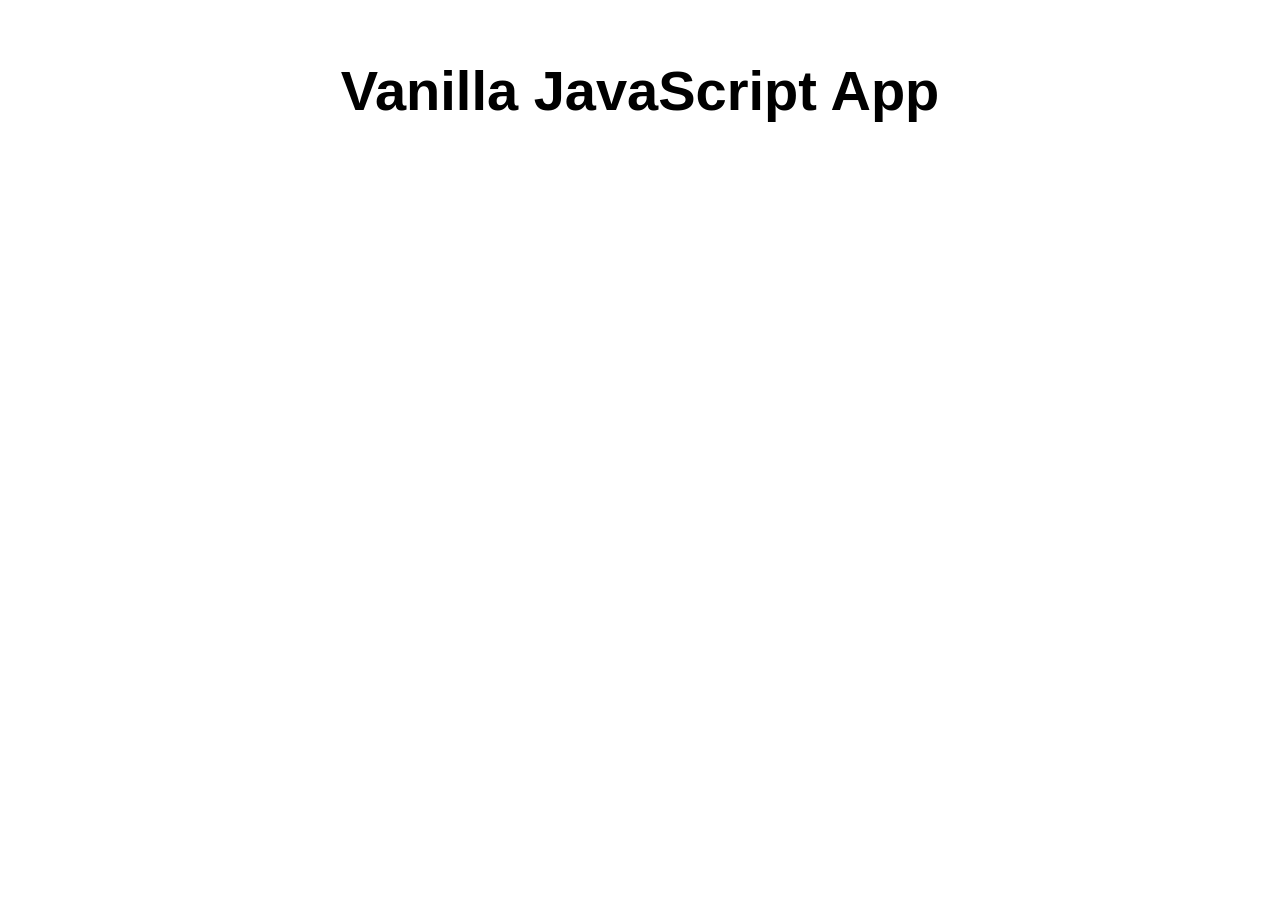
==== src/index.html @ b2dedd40 "Initial commit" ====
<!DOCTYPE html>
<html lang="en">

<head>
  <meta charset="UTF-8">
  <meta name="viewport" content="width=device-width, initial-scale=1.0">
  <link rel="stylesheet" href="styles.css">
  <title>Vanilla JavaScript App</title>
</head>

<body>
  <main>
    <h1>Vanilla JavaScript App</h1>
  </main>
</body>

</html>
---- src/styles.css ----
* {
  font-family: Arial, Helvetica, sans-serif;
}

html, body {
  margin: 0;
  border: 0;
  padding: 0;
  background-color: #fff;
}

main {
  margin: auto;
  width: 50%;
  padding: 20px;
}

main > h1 {
  text-align: center;
  font-size: 3.5em;
}
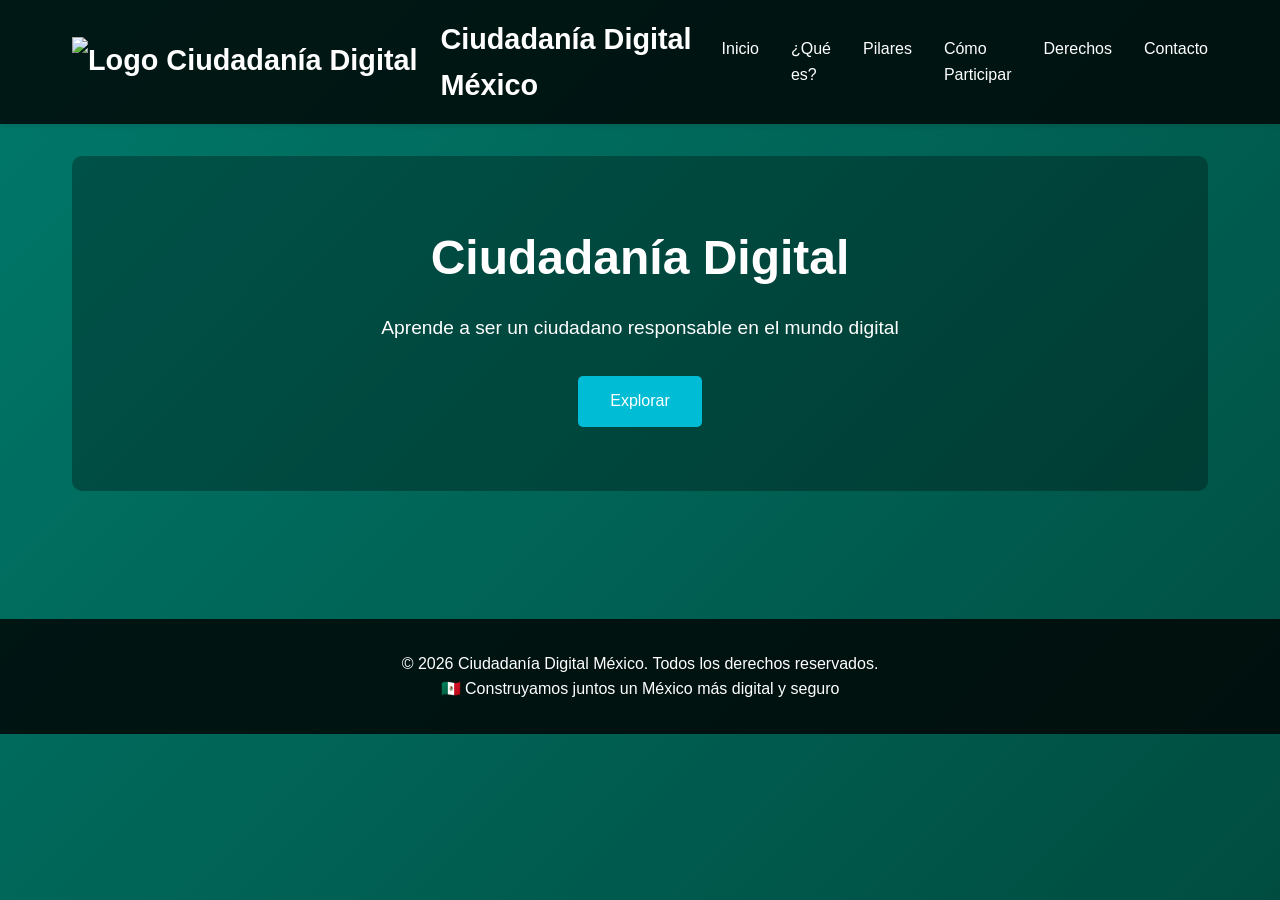
==== commit f6682d21: "feat: update index.html with new layout and styles for Ciudadanía Digital" ====
--- a/src/index.html
+++ b/src/index.html
@@ -1,17 +1,235 @@
 <!DOCTYPE html>
-<html lang="en">
-
+<html lang="es">
 <head>
-  <meta charset="UTF-8">
-  <meta name="viewport" content="width=device-width, initial-scale=1.0">
-  <link rel="stylesheet" href="styles.css">
-  <title>Vanilla JavaScript App</title>
+    <meta charset="UTF-8">
+    <meta name="viewport" content="width=device-width, initial-scale=1.0">
+    <title>Ciudadanía Digital</title>
+    <style>
+        * {
+            margin: 0;
+            padding: 0;
+            box-sizing: border-box;
+        }
+
+        body {
+            font-family: 'Segoe UI', Tahoma, Geneva, Verdana, sans-serif;
+            line-height: 1.6;
+            color: #333;
+            background: linear-gradient(135deg, #00796b 0%, #004d40 100%);
+            min-height: 100vh;
+        }
+
+        header {
+            background-color: rgba(0, 0, 0, 0.8);
+            color: white;
+            padding: 1rem 0;
+            box-shadow: 0 2px 5px rgba(0, 0, 0, 0.1);
+        }
+
+        nav {
+            max-width: 1200px;
+            margin: 0 auto;
+            padding: 0 2rem;
+            display: flex;
+            justify-content: space-between;
+            align-items: center;
+        }
+
+        .logo {
+            font-size: 1.8rem;
+            font-weight: bold;
+            display: flex;
+            align-items: center;
+            gap: 0.8rem;
+        }
+
+        .logo img {
+            height: 50px;
+            width: auto;
+        }
+
+        nav ul {
+            list-style: none;
+            display: flex;
+            gap: 2rem;
+        }
+
+        nav a {
+            color: white;
+            text-decoration: none;
+            transition: color 0.3s;
+        }
+
+        nav a:hover {
+            color: #00bcd4;
+        }
+
+        .container {
+            max-width: 1200px;
+            margin: 0 auto;
+            padding: 2rem;
+        }
+
+        .hero {
+            text-align: center;
+            color: white;
+            padding: 4rem 2rem;
+            background-color: rgba(0, 0, 0, 0.3);
+            border-radius: 10px;
+            margin-bottom: 3rem;
+        }
+
+        .hero h1 {
+            font-size: 3rem;
+            margin-bottom: 1rem;
+        }
+
+        .hero p {
+            font-size: 1.2rem;
+            margin-bottom: 2rem;
+        }
+
+        .btn {
+            display: inline-block;
+            padding: 0.8rem 2rem;
+            background-color: #00bcd4;
+            color: white;
+            text-decoration: none;
+            border-radius: 5px;
+            transition: background-color 0.3s;
+            border: none;
+            cursor: pointer;
+            font-size: 1rem;
+        }
+
+        .btn:hover {
+            background-color: #0097a7;
+        }
+
+        .cards {
+            display: grid;
+            grid-template-columns: repeat(auto-fit, minmax(300px, 1fr));
+            gap: 2rem;
+            margin-bottom: 3rem;
+        }
+
+        .card {
+            background: white;
+            padding: 2rem;
+            border-radius: 10px;
+            box-shadow: 0 5px 15px rgba(0, 0, 0, 0.2);
+            transition: transform 0.3s, box-shadow 0.3s;
+        }
+
+        .card:hover {
+            transform: translateY(-5px);
+            box-shadow: 0 8px 20px rgba(0, 0, 0, 0.3);
+        }
+
+        .card h2 {
+            color: #00796b;
+            margin-bottom: 1rem;
+        }
+
+        .card p {
+            color: #666;
+        }
+
+        .section-title {
+            color: white;
+            font-size: 2rem;
+            margin-bottom: 2rem;
+            text-align: center;
+            margin-top: 2rem;
+        }
+
+        .content-box {
+            background: white;
+            padding: 2rem;
+            border-radius: 10px;
+            margin-bottom: 2rem;
+            box-shadow: 0 3px 10px rgba(0, 0, 0, 0.15);
+        }
+
+        .content-box h3 {
+            color: #00796b;
+            margin-bottom: 1rem;
+        }
+
+        .content-box ul {
+            margin-left: 2rem;
+            margin-bottom: 1rem;
+        }
+
+        .content-box li {
+            margin-bottom: 0.7rem;
+        }
+
+        .link-participar {
+            color: #00796b;
+            text-decoration: none;
+            font-weight: 600;
+            transition: color 0.3s;
+            display: inline-block;
+        }
+
+        .link-participar:hover {
+            color: #00bcd4;
+            text-decoration: underline;
+        }
+
+        footer {
+            background-color: rgba(0, 0, 0, 0.8);
+            color: white;
+            text-align: center;
+            padding: 2rem;
+            margin-top: 3rem;
+        }
+
+        @media (max-width: 768px) {
+            nav ul {
+                gap: 1rem;
+            }
+
+            .hero h1 {
+                font-size: 2rem;
+            }
+
+            .hero p {
+                font-size: 1rem;
+            }
+        }
+    </style>
 </head>
-
 <body>
-  <main>
-    <h1>Vanilla JavaScript App</h1>
-  </main>
+    <header>
+        <nav>
+            <div class="logo">
+                <img src="assets/mexico-flag-icon.jpg" alt="Logo Ciudadanía Digital México">
+                <span>Ciudadanía Digital México</span>
+            </div>
+            <ul>
+                <li><a href="index.html">Inicio</a></li>
+                <li><a href="pages/que-es.html">¿Qué es?</a></li>
+                <li><a href="pages/pilares.html">Pilares</a></li>
+                <li><a href="pages/participar.html">Cómo Participar</a></li>
+                <li><a href="pages/derechos.html">Derechos</a></li>
+                <li><a href="pages/contacto.html">Contacto</a></li>
+            </ul>
+        </nav>
+    </header>
+
+    <div class="container">
+        <section class="hero" id="inicio">
+            <h1>Ciudadanía Digital</h1>
+            <p>Aprende a ser un ciudadano responsable en el mundo digital</p>
+            <a href="pages/que-es.html" class="btn">Explorar</a>
+        </section>
+    </div>
+
+    <footer id="contacto">
+        <p>&copy; 2026 Ciudadanía Digital México. Todos los derechos reservados.</p>
+        <p>🇲🇽 Construyamos juntos un México más digital y seguro</p>
+    </footer>
 </body>
-
-</html>+</html>
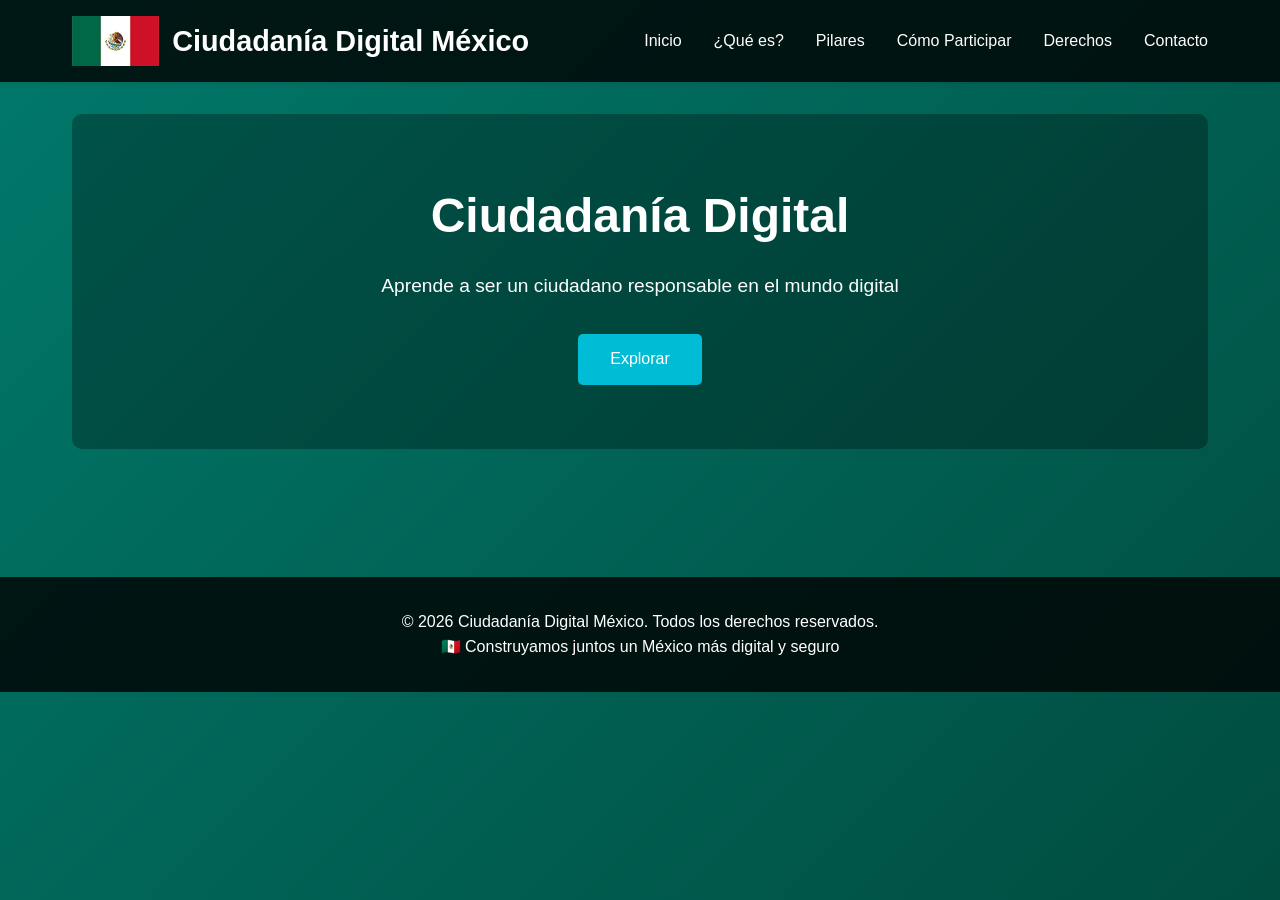
==== commit d8e3b31d: "Reconectar Static Web App" ====
--- a/src/index.html
+++ b/src/index.html
@@ -192,7 +192,7 @@
             }
 
             .hero h1 {
-                font-size: 2rem;
+                font-size: 2rem;  
             }
 
             .hero p {
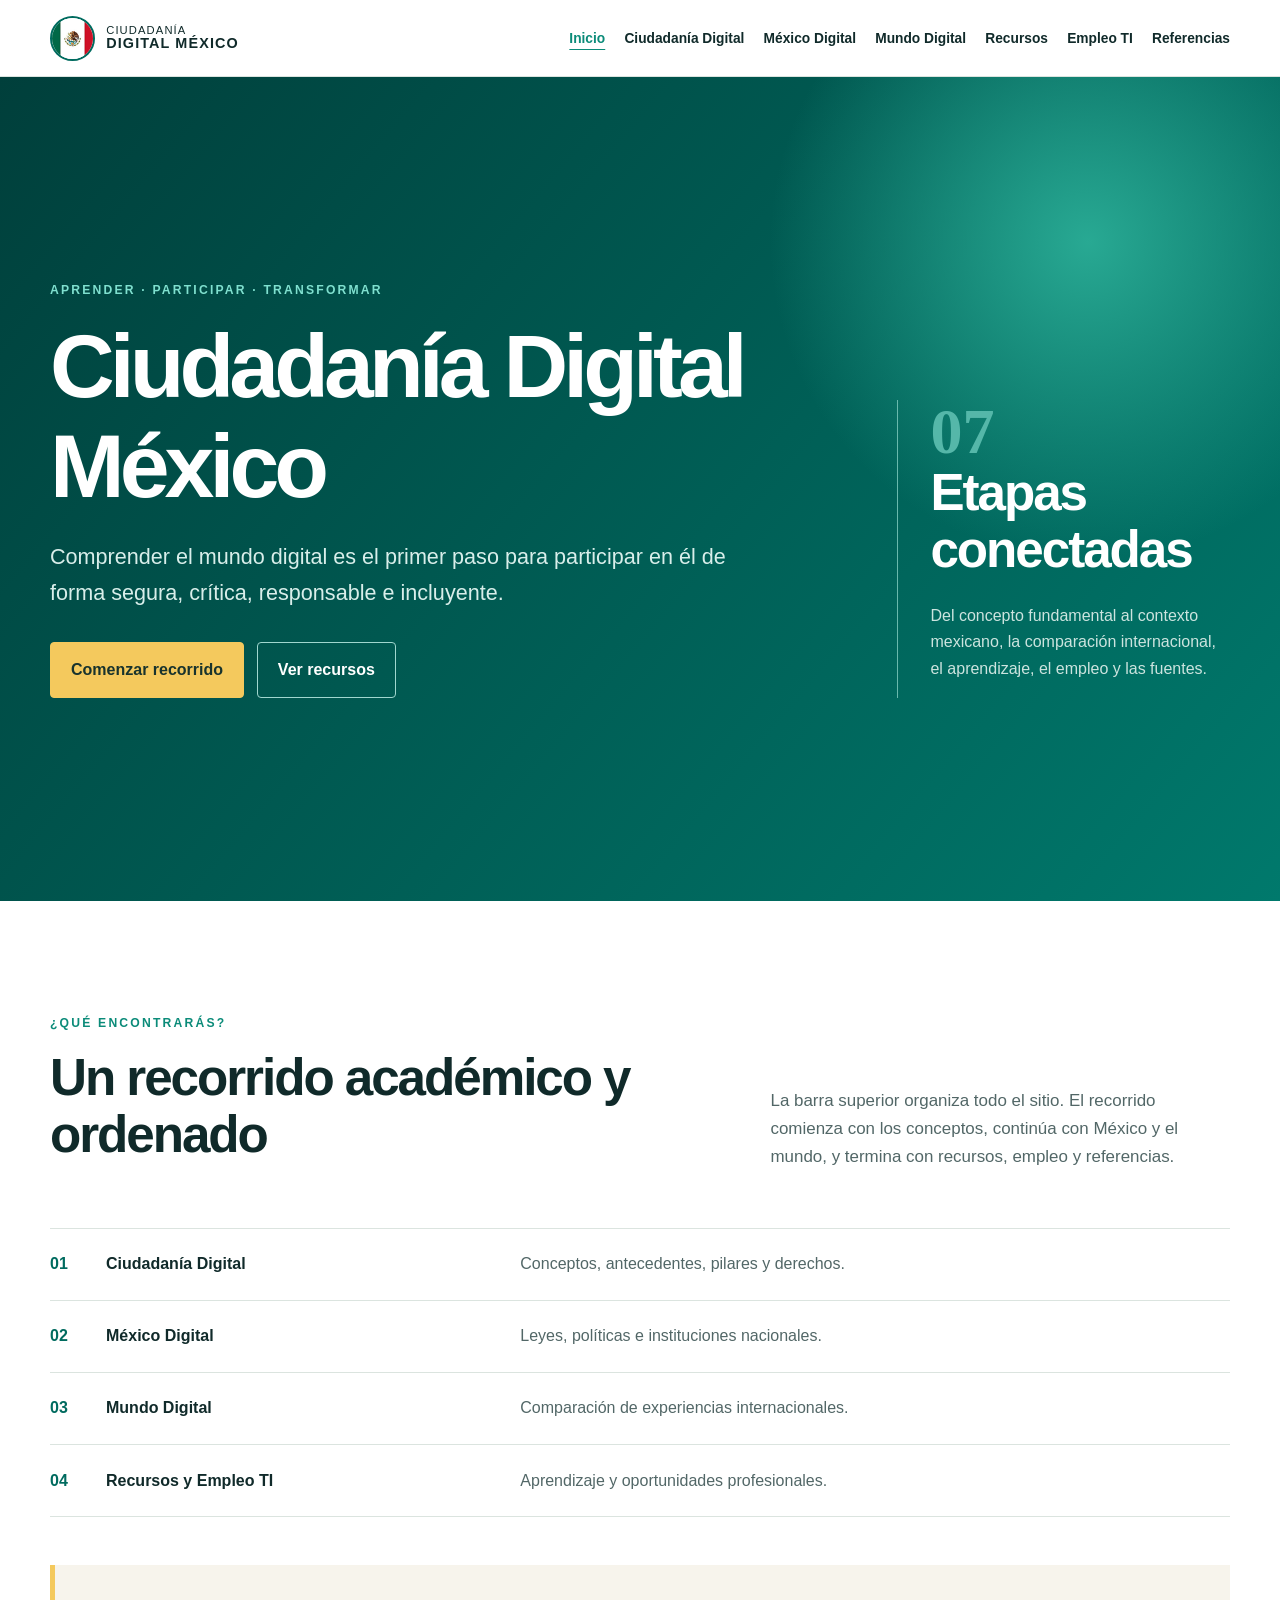
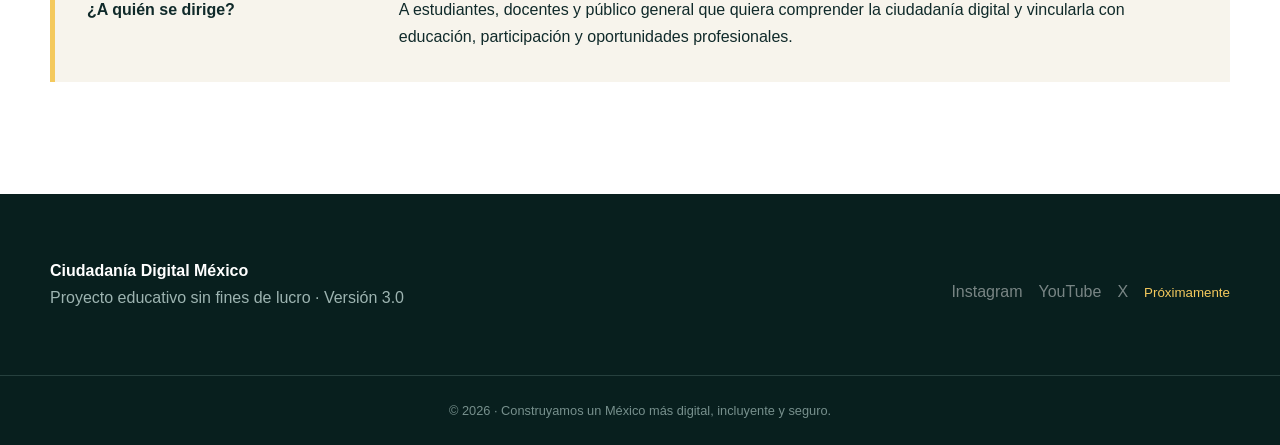
==== commit 2cb38cbe: "feat: reorganiza portal de ciudadanía digital" ====
--- a/src/index.html
+++ b/src/index.html
@@ -1,235 +1 @@
-<!DOCTYPE html>
-<html lang="es">
-<head>
-    <meta charset="UTF-8">
-    <meta name="viewport" content="width=device-width, initial-scale=1.0">
-    <title>Ciudadanía Digital</title>
-    <style>
-        * {
-            margin: 0;
-            padding: 0;
-            box-sizing: border-box;
-        }
-
-        body {
-            font-family: 'Segoe UI', Tahoma, Geneva, Verdana, sans-serif;
-            line-height: 1.6;
-            color: #333;
-            background: linear-gradient(135deg, #00796b 0%, #004d40 100%);
-            min-height: 100vh;
-        }
-
-        header {
-            background-color: rgba(0, 0, 0, 0.8);
-            color: white;
-            padding: 1rem 0;
-            box-shadow: 0 2px 5px rgba(0, 0, 0, 0.1);
-        }
-
-        nav {
-            max-width: 1200px;
-            margin: 0 auto;
-            padding: 0 2rem;
-            display: flex;
-            justify-content: space-between;
-            align-items: center;
-        }
-
-        .logo {
-            font-size: 1.8rem;
-            font-weight: bold;
-            display: flex;
-            align-items: center;
-            gap: 0.8rem;
-        }
-
-        .logo img {
-            height: 50px;
-            width: auto;
-        }
-
-        nav ul {
-            list-style: none;
-            display: flex;
-            gap: 2rem;
-        }
-
-        nav a {
-            color: white;
-            text-decoration: none;
-            transition: color 0.3s;
-        }
-
-        nav a:hover {
-            color: #00bcd4;
-        }
-
-        .container {
-            max-width: 1200px;
-            margin: 0 auto;
-            padding: 2rem;
-        }
-
-        .hero {
-            text-align: center;
-            color: white;
-            padding: 4rem 2rem;
-            background-color: rgba(0, 0, 0, 0.3);
-            border-radius: 10px;
-            margin-bottom: 3rem;
-        }
-
-        .hero h1 {
-            font-size: 3rem;
-            margin-bottom: 1rem;
-        }
-
-        .hero p {
-            font-size: 1.2rem;
-            margin-bottom: 2rem;
-        }
-
-        .btn {
-            display: inline-block;
-            padding: 0.8rem 2rem;
-            background-color: #00bcd4;
-            color: white;
-            text-decoration: none;
-            border-radius: 5px;
-            transition: background-color 0.3s;
-            border: none;
-            cursor: pointer;
-            font-size: 1rem;
-        }
-
-        .btn:hover {
-            background-color: #0097a7;
-        }
-
-        .cards {
-            display: grid;
-            grid-template-columns: repeat(auto-fit, minmax(300px, 1fr));
-            gap: 2rem;
-            margin-bottom: 3rem;
-        }
-
-        .card {
-            background: white;
-            padding: 2rem;
-            border-radius: 10px;
-            box-shadow: 0 5px 15px rgba(0, 0, 0, 0.2);
-            transition: transform 0.3s, box-shadow 0.3s;
-        }
-
-        .card:hover {
-            transform: translateY(-5px);
-            box-shadow: 0 8px 20px rgba(0, 0, 0, 0.3);
-        }
-
-        .card h2 {
-            color: #00796b;
-            margin-bottom: 1rem;
-        }
-
-        .card p {
-            color: #666;
-        }
-
-        .section-title {
-            color: white;
-            font-size: 2rem;
-            margin-bottom: 2rem;
-            text-align: center;
-            margin-top: 2rem;
-        }
-
-        .content-box {
-            background: white;
-            padding: 2rem;
-            border-radius: 10px;
-            margin-bottom: 2rem;
-            box-shadow: 0 3px 10px rgba(0, 0, 0, 0.15);
-        }
-
-        .content-box h3 {
-            color: #00796b;
-            margin-bottom: 1rem;
-        }
-
-        .content-box ul {
-            margin-left: 2rem;
-            margin-bottom: 1rem;
-        }
-
-        .content-box li {
-            margin-bottom: 0.7rem;
-        }
-
-        .link-participar {
-            color: #00796b;
-            text-decoration: none;
-            font-weight: 600;
-            transition: color 0.3s;
-            display: inline-block;
-        }
-
-        .link-participar:hover {
-            color: #00bcd4;
-            text-decoration: underline;
-        }
-
-        footer {
-            background-color: rgba(0, 0, 0, 0.8);
-            color: white;
-            text-align: center;
-            padding: 2rem;
-            margin-top: 3rem;
-        }
-
-        @media (max-width: 768px) {
-            nav ul {
-                gap: 1rem;
-            }
-
-            .hero h1 {
-                font-size: 2rem;  
-            }
-
-            .hero p {
-                font-size: 1rem;
-            }
-        }
-    </style>
-</head>
-<body>
-    <header>
-        <nav>
-            <div class="logo">
-                <img src="assets/mexico-flag-icon.jpg" alt="Logo Ciudadanía Digital México">
-                <span>Ciudadanía Digital México</span>
-            </div>
-            <ul>
-                <li><a href="index.html">Inicio</a></li>
-                <li><a href="pages/que-es.html">¿Qué es?</a></li>
-                <li><a href="pages/pilares.html">Pilares</a></li>
-                <li><a href="pages/participar.html">Cómo Participar</a></li>
-                <li><a href="pages/derechos.html">Derechos</a></li>
-                <li><a href="pages/contacto.html">Contacto</a></li>
-            </ul>
-        </nav>
-    </header>
-
-    <div class="container">
-        <section class="hero" id="inicio">
-            <h1>Ciudadanía Digital</h1>
-            <p>Aprende a ser un ciudadano responsable en el mundo digital</p>
-            <a href="pages/que-es.html" class="btn">Explorar</a>
-        </section>
-    </div>
-
-    <footer id="contacto">
-        <p>&copy; 2026 Ciudadanía Digital México. Todos los derechos reservados.</p>
-        <p>🇲🇽 Construyamos juntos un México más digital y seguro</p>
-    </footer>
-</body>
-</html>
+<!doctype html><html lang="es"><head><meta charset="utf-8"><meta name="viewport" content="width=device-width,initial-scale=1"><meta name="description" content="Recorrido académico sobre ciudadanía digital en México"><title>Ciudadanía Digital México</title><link rel="stylesheet" href="styles.css"><script src="site.js" defer></script></head><body><a class="skip-link" href="#contenido">Saltar al contenido</a><header id="site-header"></header><main id="contenido"><section class="hero"><div class="container hero-grid"><div><p class="eyebrow">Aprender · Participar · Transformar</p><h1>Ciudadanía Digital México</h1><p class="lead">Comprender el mundo digital es el primer paso para participar en él de forma segura, crítica, responsable e incluyente.</p><div class="actions"><a class="button" href="pages/ciudadania-digital.html">Comenzar recorrido</a><a class="button button-ghost" href="pages/recursos.html">Ver recursos</a></div></div><aside class="hero-card"><span class="hero-number">07</span><h2>Etapas conectadas</h2><p>Del concepto fundamental al contexto mexicano, la comparación internacional, el aprendizaje, el empleo y las fuentes.</p></aside></div></section><section class="section"><div class="container"><p class="eyebrow">¿Qué encontrarás?</p><div class="section-heading"><h2>Un recorrido académico y ordenado</h2><p>La barra superior organiza todo el sitio. El recorrido comienza con los conceptos, continúa con México y el mundo, y termina con recursos, empleo y referencias.</p></div><ol class="academic-route"><li><a href="pages/ciudadania-digital.html"><strong>Ciudadanía Digital</strong><span>Conceptos, antecedentes, pilares y derechos.</span></a></li><li><a href="pages/mexico-digital.html"><strong>México Digital</strong><span>Leyes, políticas e instituciones nacionales.</span></a></li><li><a href="pages/mundo.html"><strong>Mundo Digital</strong><span>Comparación de experiencias internacionales.</span></a></li><li><a href="pages/recursos.html"><strong>Recursos y Empleo TI</strong><span>Aprendizaje y oportunidades profesionales.</span></a></li></ol><div class="callout"><strong>¿A quién se dirige?</strong><p>A estudiantes, docentes y público general que quiera comprender la ciudadanía digital y vincularla con educación, participación y oportunidades profesionales.</p></div></div></section></main><footer id="site-footer"></footer></body></html>
--- a/src/styles.css
+++ b/src/styles.css
@@ -0,0 +1,12 @@
+:root{--ink:#102a2a;--muted:#526767;--green:#006b5f;--green-2:#0b8b79;--mint:#dff5ed;--cream:#f7f4ec;--yellow:#f4c95d;--white:#fff;--line:#dbe4df;--max:1180px}
+*{box-sizing:border-box}html{scroll-behavior:smooth;scroll-padding-top:90px}body{margin:0;color:var(--ink);background:var(--white);font-family:"DM Sans",sans-serif;line-height:1.65}h1,h2,h3,p{margin-top:0}h1,h2,h3{font-family:Manrope,sans-serif;line-height:1.12}h1{font-size:clamp(2.8rem,7vw,5.8rem);letter-spacing:-.055em;margin-bottom:1.4rem}h2{font-size:clamp(2rem,4vw,3.5rem);letter-spacing:-.04em;margin-bottom:1.5rem}h3{font-size:1.22rem}a{color:inherit}.container{width:min(calc(100% - 40px),var(--max));margin-inline:auto}.narrow{max-width:850px}.skip-link{position:fixed;left:1rem;top:-100px;background:var(--yellow);padding:.7rem 1rem;z-index:99}.skip-link:focus{top:1rem}.site-header{position:sticky;top:0;z-index:20;background:rgba(255,255,255,.93);backdrop-filter:blur(15px);border-bottom:1px solid var(--line)}.nav{min-height:76px;display:flex;align-items:center;justify-content:space-between;gap:2rem}.brand{display:flex;align-items:center;gap:.7rem;text-decoration:none;text-transform:uppercase;font-size:.7rem;line-height:1.1;letter-spacing:.1em}.brand strong{font-size:.9rem}.brand img{width:45px;height:45px;object-fit:cover;border-radius:50%;border:2px solid var(--green)}.menu summary{display:none}.menu ul{display:flex;flex-wrap:wrap;gap:1.2rem;list-style:none;margin:0;padding:0}.menu a{text-decoration:none;font-size:.86rem;font-weight:700}.menu a:hover{color:var(--green-2)}.hero{min-height:calc(100vh - 76px);display:grid;place-items:center;background:radial-gradient(circle at 85% 20%,#28a993 0,transparent 25%),linear-gradient(130deg,#003f3b,#00796c);color:white;overflow:hidden}.hero-grid{display:grid;grid-template-columns:1.5fr .65fr;gap:5rem;align-items:end;padding-block:7rem}.eyebrow{text-transform:uppercase;letter-spacing:.18em;font-weight:800;font-size:.76rem;color:var(--green-2);margin-bottom:1rem}.hero .eyebrow,.dark .eyebrow{color:#7fe0cf}.lead{font-size:clamp(1.05rem,2vw,1.35rem);max-width:720px;color:#d8eeea}.actions{display:flex;gap:.8rem;flex-wrap:wrap;margin-top:2rem}.button{display:inline-block;padding:.85rem 1.25rem;border-radius:4px;background:var(--yellow);color:#18332d;text-decoration:none;font-weight:800;border:1px solid var(--yellow)}.button:hover{transform:translateY(-2px)}.button-ghost{background:transparent;color:white;border-color:#a1d7cf}.button.small{font-size:.9rem}.hero-card{border-left:1px solid #69b9ad;padding-left:2rem}.hero-number{font:800 4rem/1 Manrope;color:#55b7a9}.hero-card p{color:#cce4df}.section{padding:7rem 0}.section.alt{background:var(--cream)}.section.dark{background:#102f2d;color:white}.section.dark p{color:#c5d9d6}.section-heading{display:grid;grid-template-columns:1fr .7fr;gap:4rem;align-items:end;margin-bottom:2.5rem}.section-heading>p{color:var(--muted);font-size:1.06rem}.grid{display:grid;gap:1.25rem}.grid.three{grid-template-columns:repeat(3,1fr)}.grid.two{grid-template-columns:repeat(2,1fr);gap:3rem}.card{padding:2rem;background:white;border:1px solid var(--line);border-radius:8px}.alt .card{background:#fffcf5}.card .icon{display:inline-grid;place-items:center;width:42px;height:42px;margin-bottom:2rem;background:var(--mint);color:var(--green);border-radius:50%;font-weight:800}.card p{color:var(--muted);margin-bottom:0}.compact .card{padding:1.4rem}.compact .card h3{margin-bottom:.45rem}.callout{display:grid;grid-template-columns:.35fr 1fr;gap:2rem;margin-top:3rem;padding:2rem;border-left:5px solid var(--yellow);background:var(--cream)}.callout p{margin:0}.trend{display:grid;grid-template-columns:1fr 1fr;margin-top:2.5rem;border:1px solid #cadbd5}.trend>div{padding:2rem}.trend>div+div{border-left:1px solid #cadbd5}.dark article{border-top:1px solid #41615d;padding-top:1.5rem}.text-link{color:#8fe1d3;font-weight:700}.note{font-size:.85rem;color:var(--muted);margin-top:2rem}.country-grid{display:grid;grid-template-columns:repeat(4,1fr);border:1px solid var(--line)}.country{padding:2rem;min-height:310px}.country+.country{border-left:1px solid var(--line)}.country b{font:800 3rem Manrope;color:#bedbd4}.country a,.resource-list a,.stats a{color:var(--green);font-weight:800}.country.featured{background:var(--green);color:white}.country.featured b{color:#61c4b3}.country.featured a{color:#fff}.stats{display:grid;grid-template-columns:repeat(3,1fr);gap:1.2rem}.stats article{display:flex;flex-direction:column;gap:1rem;padding:2rem;background:white;border-top:5px solid var(--green)}.stats strong{font:800 2rem Manrope}.resource-list{border-top:1px solid var(--line)}.resource-list a{display:grid;grid-template-columns:.35fr 1fr auto;gap:1.5rem;align-items:center;padding:1.5rem .5rem;text-decoration:none;border-bottom:1px solid var(--line)}.resource-list a:hover{background:var(--cream)}.resource-list span{color:var(--muted);font-size:.85rem}.resource-list em{font-style:normal}.dark ol{padding-left:1.2rem}.chips{display:flex;flex-wrap:wrap;gap:.7rem;margin-top:3rem}.chips a{padding:.6rem 1rem;border:1px solid #58716e;border-radius:99px;text-decoration:none}.chips a:hover{background:white;color:var(--ink)}.steps article{position:relative;padding:1.8rem;background:var(--mint)}.steps span{font:800 3rem Manrope;color:#78b9ad}.subheading{margin:3rem 0 1.2rem}.allies{display:flex;flex-wrap:wrap;gap:.7rem}.allies span{padding:.65rem 1rem;border:1px solid var(--line);font-weight:700}.glossary{display:grid;grid-template-columns:1fr 1fr;gap:.8rem}.glossary details{background:white;border:1px solid var(--line);padding:1rem 1.2rem}.glossary summary{font-weight:800;cursor:pointer}.glossary p{margin:.8rem 0 0;color:var(--muted)}.manual{padding-left:1.2rem}.manual li{padding:.8rem 0;border-bottom:1px solid var(--line)}.project-data{margin-top:2rem;padding:1.5rem;background:var(--mint)}.project-data p:last-child{margin-bottom:0}.references{padding-left:1.2rem}.references li{margin-bottom:.8rem}.references a{color:var(--green);font-weight:700}footer{background:#081f1e;color:white;padding:4rem 0 1.5rem}.footer-grid{display:flex;justify-content:space-between;gap:2rem}.footer-grid p{color:#9db4b1}.social{display:flex;align-items:center;gap:1rem}.social span{opacity:.45}.social small{color:var(--yellow)}.copyright{text-align:center;color:#77908d;border-top:1px solid #26403e;margin:3rem 0 0;padding-top:1.5rem;font-size:.8rem}
+@media(max-width:850px){.menu summary{display:block;cursor:pointer;font-weight:800}.menu ul{position:absolute;left:0;right:0;top:76px;padding:1.5rem 20px;background:white;border-bottom:1px solid var(--line);display:grid}.menu:not([open]) ul{display:none}.hero-grid,.section-heading{grid-template-columns:1fr;gap:2rem}.hero-grid{padding-block:4rem}.hero-card{max-width:600px}.grid.three,.grid.two,.stats{grid-template-columns:1fr}.country-grid{grid-template-columns:1fr 1fr}.country:nth-child(3){border-left:0;border-top:1px solid var(--line)}.country:nth-child(4){border-top:1px solid var(--line)}.resource-list a{grid-template-columns:1fr auto}.resource-list span{grid-column:1/-1}.section{padding:5rem 0}}
+@media(max-width:550px){.container{width:min(calc(100% - 28px),var(--max))}h1{font-size:2.8rem}.country-grid,.glossary,.trend,.callout{grid-template-columns:1fr}.country+.country{border-left:0;border-top:1px solid var(--line)}.trend>div+div{border-left:0;border-top:1px solid #cadbd5}.footer-grid,.social{flex-direction:column}.social{align-items:flex-start}.section{padding:4rem 0}}
+@media(prefers-reduced-motion:reduce){html{scroll-behavior:auto}*{transition:none!important}}
+
+/* Arquitectura multipágina */
+.menu a[aria-current="page"]{color:var(--green-2);text-decoration:underline;text-underline-offset:6px}.portal-grid{display:grid;grid-template-columns:repeat(4,1fr);gap:1rem}.portal-card{min-height:270px;padding:1.6rem;display:flex;flex-direction:column;background:white;border:1px solid var(--line);text-decoration:none;transition:transform .2s,border-color .2s}.portal-card:hover{transform:translateY(-5px);border-color:var(--green-2)}.portal-card span{font:800 2.3rem Manrope;color:#a5cbc3}.portal-card h3{font-size:1.3rem;margin-top:1.3rem}.portal-card p{color:var(--muted)}.portal-card b{margin-top:auto;color:var(--green)}.portal-card.accent{background:var(--mint)}.page-hero{padding:6rem 0 4rem;background:var(--cream);border-bottom:1px solid var(--line)}.page-hero h1{max-width:900px;font-size:clamp(2.6rem,6vw,5rem)}.page-hero p{max-width:760px;font-size:1.15rem;color:var(--muted)}.breadcrumbs{font-size:.82rem;margin-bottom:2rem;color:var(--muted)}.breadcrumbs a{color:var(--green)}.content-layout{display:grid;grid-template-columns:minmax(0,1fr) 280px;gap:5rem;align-items:start}.article h2{margin-top:4rem}.article h2:first-child{margin-top:0}.article h3{margin-top:2rem}.article p,.article li{color:#344f4d}.article li{margin-bottom:.65rem}.article a{color:var(--green);font-weight:700}.side-nav{position:sticky;top:105px;border-top:4px solid var(--green);background:var(--cream);padding:1.4rem}.side-nav strong{display:block;margin-bottom:.8rem}.side-nav a{display:block;padding:.5rem 0;color:var(--muted);text-decoration:none;border-bottom:1px solid var(--line)}.side-nav a:hover{color:var(--green)}.source-box{margin-top:3rem;padding:1.5rem;background:var(--mint);border-left:4px solid var(--green)}.source-box ul{margin-bottom:0}.data-table{width:100%;border-collapse:collapse;margin:1.5rem 0}.data-table th,.data-table td{text-align:left;vertical-align:top;padding:1rem;border-bottom:1px solid var(--line)}.data-table th{background:var(--cream)}.tag-list{display:flex;flex-wrap:wrap;gap:.6rem}.tag-list a,.tag-list span{padding:.55rem .85rem;border:1px solid var(--line);border-radius:99px;text-decoration:none}.next-page{display:flex;justify-content:space-between;gap:1rem;margin-top:4rem;padding-top:2rem;border-top:1px solid var(--line)}
+@media(max-width:1050px){.portal-grid{grid-template-columns:repeat(2,1fr)}.content-layout{grid-template-columns:1fr}.side-nav{position:static;order:-1}}
+@media(max-width:550px){.portal-grid{grid-template-columns:1fr}.page-hero{padding:4rem 0 3rem}.data-table{font-size:.85rem}.data-table th,.data-table td{padding:.65rem}.next-page{flex-direction:column}}
+.country-extra{display:flex;gap:1.5rem;align-items:center;margin-top:1rem}.country-extra>b{font:800 3rem Manrope;color:#7eaaa2}.quiz{display:grid;gap:1rem}.quiz fieldset{display:grid;gap:.65rem;padding:1.25rem;border:1px solid var(--line)}.quiz legend{font-weight:800;padding:0 .4rem}.quiz label{padding:.5rem;background:var(--cream);cursor:pointer}.quiz input{margin-right:.5rem}.quiz-result{min-height:3rem;padding:1rem;background:var(--mint);font-weight:800}
+.academic-route{list-style:none;counter-reset:route;margin:2rem 0;padding:0;border-top:1px solid var(--line)}.academic-route li{counter-increment:route;border-bottom:1px solid var(--line)}.academic-route a{display:grid;grid-template-columns:2rem .55fr 1fr;gap:1.5rem;align-items:center;padding:1.4rem 0;text-decoration:none}.academic-route a:before{content:"0" counter(route);color:var(--green);font-weight:800}.academic-route span{color:var(--muted)}.academic-route a:hover strong{color:var(--green)}
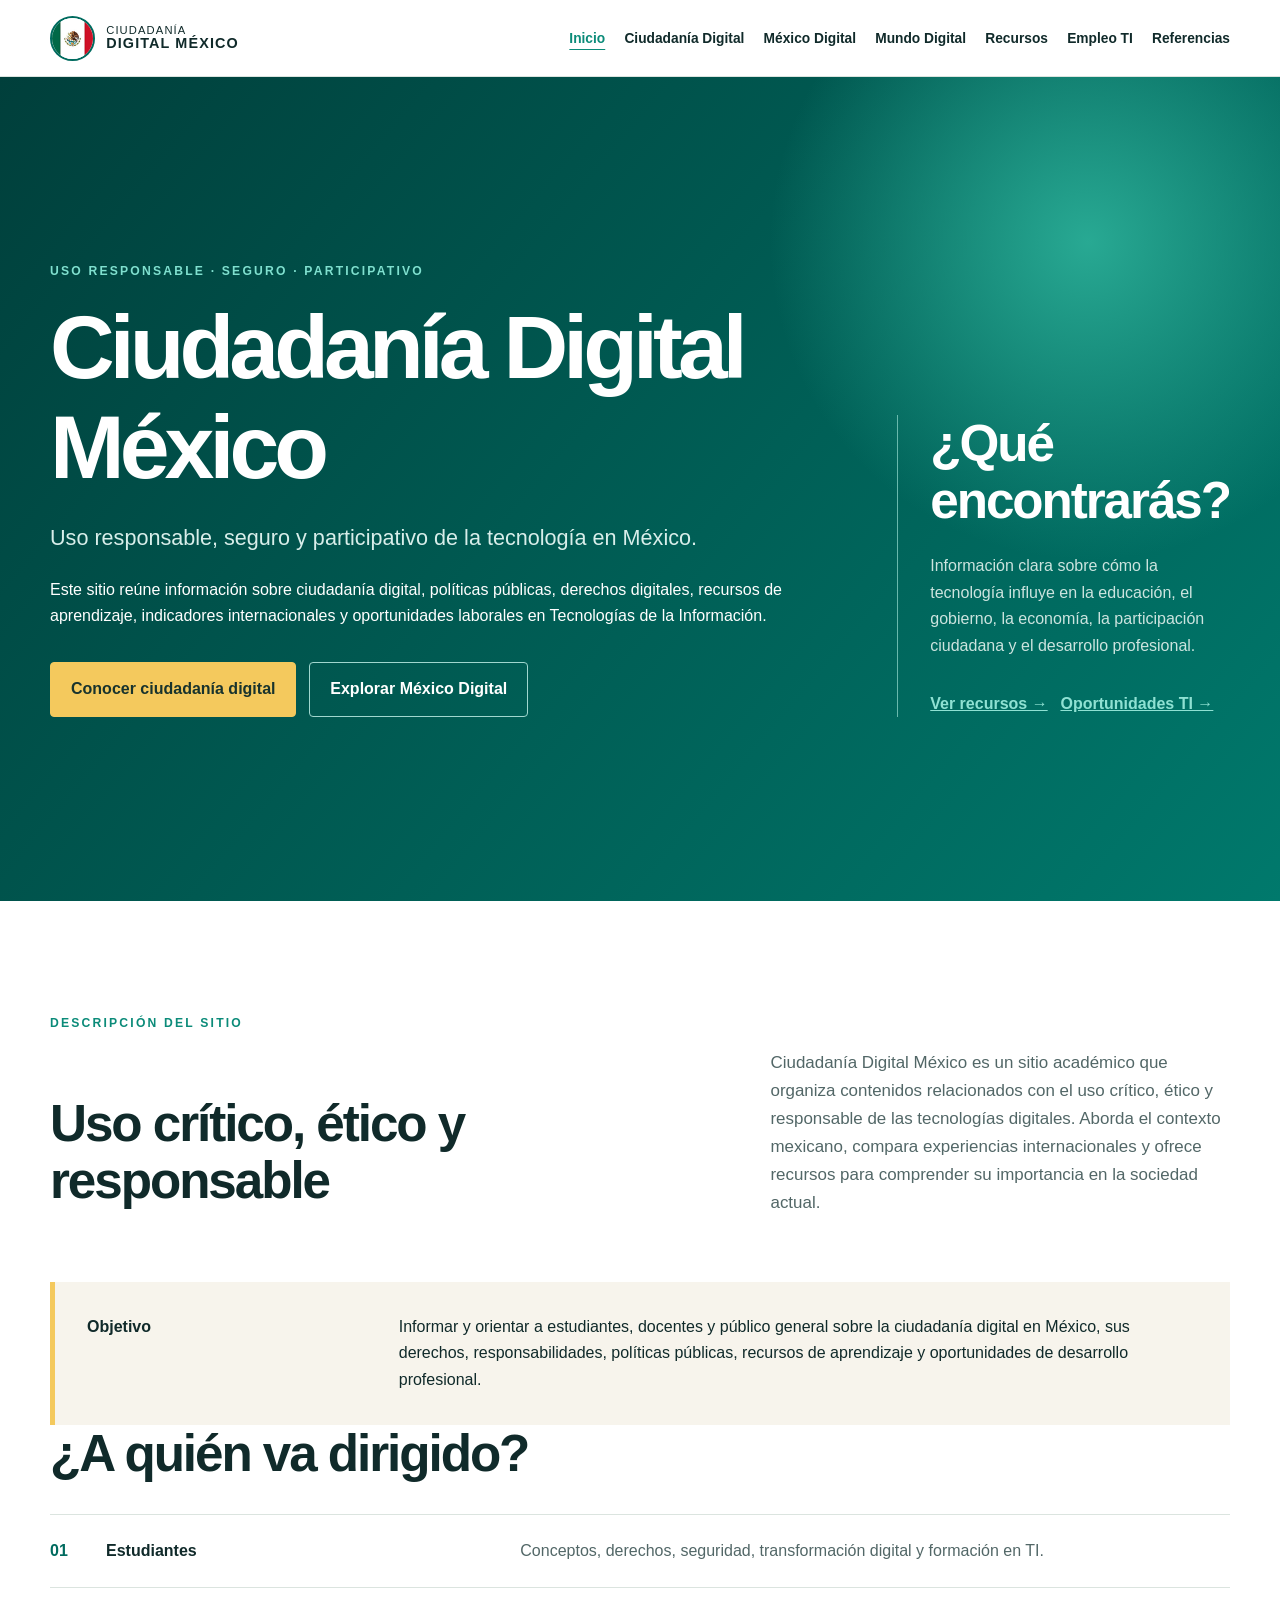
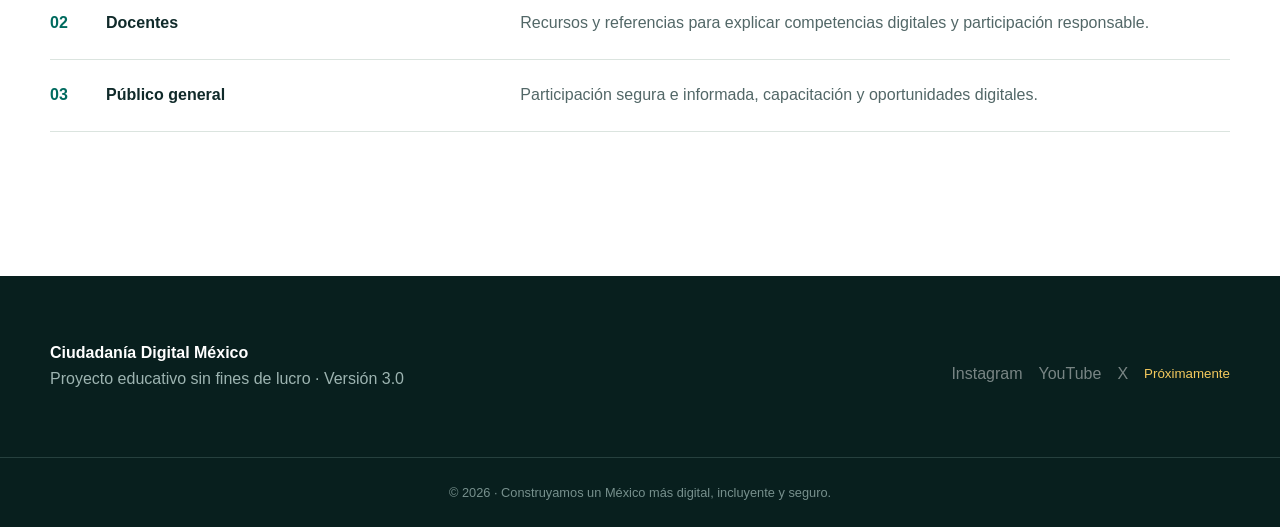
==== commit f79bb079: "content: actualiza información académica del portal" ====
--- a/src/index.html
+++ b/src/index.html
@@ -1 +1 @@
-<!doctype html><html lang="es"><head><meta charset="utf-8"><meta name="viewport" content="width=device-width,initial-scale=1"><meta name="description" content="Recorrido académico sobre ciudadanía digital en México"><title>Ciudadanía Digital México</title><link rel="stylesheet" href="styles.css"><script src="site.js" defer></script></head><body><a class="skip-link" href="#contenido">Saltar al contenido</a><header id="site-header"></header><main id="contenido"><section class="hero"><div class="container hero-grid"><div><p class="eyebrow">Aprender · Participar · Transformar</p><h1>Ciudadanía Digital México</h1><p class="lead">Comprender el mundo digital es el primer paso para participar en él de forma segura, crítica, responsable e incluyente.</p><div class="actions"><a class="button" href="pages/ciudadania-digital.html">Comenzar recorrido</a><a class="button button-ghost" href="pages/recursos.html">Ver recursos</a></div></div><aside class="hero-card"><span class="hero-number">07</span><h2>Etapas conectadas</h2><p>Del concepto fundamental al contexto mexicano, la comparación internacional, el aprendizaje, el empleo y las fuentes.</p></aside></div></section><section class="section"><div class="container"><p class="eyebrow">¿Qué encontrarás?</p><div class="section-heading"><h2>Un recorrido académico y ordenado</h2><p>La barra superior organiza todo el sitio. El recorrido comienza con los conceptos, continúa con México y el mundo, y termina con recursos, empleo y referencias.</p></div><ol class="academic-route"><li><a href="pages/ciudadania-digital.html"><strong>Ciudadanía Digital</strong><span>Conceptos, antecedentes, pilares y derechos.</span></a></li><li><a href="pages/mexico-digital.html"><strong>México Digital</strong><span>Leyes, políticas e instituciones nacionales.</span></a></li><li><a href="pages/mundo.html"><strong>Mundo Digital</strong><span>Comparación de experiencias internacionales.</span></a></li><li><a href="pages/recursos.html"><strong>Recursos y Empleo TI</strong><span>Aprendizaje y oportunidades profesionales.</span></a></li></ol><div class="callout"><strong>¿A quién se dirige?</strong><p>A estudiantes, docentes y público general que quiera comprender la ciudadanía digital y vincularla con educación, participación y oportunidades profesionales.</p></div></div></section></main><footer id="site-footer"></footer></body></html>
+<!doctype html><html lang="es"><head><meta charset="utf-8"><meta name="viewport" content="width=device-width,initial-scale=1"><meta name="description" content="Uso responsable, seguro y participativo de la tecnología en México"><title>Ciudadanía Digital México</title><link rel="stylesheet" href="styles.css"><script src="site.js" defer></script></head><body><a class="skip-link" href="#contenido">Saltar al contenido</a><header id="site-header"></header><main id="contenido"><section class="hero"><div class="container hero-grid"><div><p class="eyebrow">Uso responsable · Seguro · Participativo</p><h1>Ciudadanía Digital México</h1><p class="lead">Uso responsable, seguro y participativo de la tecnología en México.</p><p>Este sitio reúne información sobre ciudadanía digital, políticas públicas, derechos digitales, recursos de aprendizaje, indicadores internacionales y oportunidades laborales en Tecnologías de la Información.</p><div class="actions"><a class="button" href="pages/ciudadania-digital.html">Conocer ciudadanía digital</a><a class="button button-ghost" href="pages/mexico-digital.html">Explorar México Digital</a></div></div><aside class="hero-card"><h2>¿Qué encontrarás?</h2><p>Información clara sobre cómo la tecnología influye en la educación, el gobierno, la economía, la participación ciudadana y el desarrollo profesional.</p><div class="actions"><a class="text-link" href="pages/recursos.html">Ver recursos →</a><a class="text-link" href="pages/empleo-ti.html">Oportunidades TI →</a></div></aside></div></section><section class="section"><div class="container"><p class="eyebrow">Descripción del sitio</p><div class="section-heading"><h2>Uso crítico, ético y responsable</h2><p>Ciudadanía Digital México es un sitio académico que organiza contenidos relacionados con el uso crítico, ético y responsable de las tecnologías digitales. Aborda el contexto mexicano, compara experiencias internacionales y ofrece recursos para comprender su importancia en la sociedad actual.</p></div><div class="callout"><strong>Objetivo</strong><p>Informar y orientar a estudiantes, docentes y público general sobre la ciudadanía digital en México, sus derechos, responsabilidades, políticas públicas, recursos de aprendizaje y oportunidades de desarrollo profesional.</p></div><h2>¿A quién va dirigido?</h2><ol class="academic-route"><li><a href="pages/ciudadania-digital.html"><strong>Estudiantes</strong><span>Conceptos, derechos, seguridad, transformación digital y formación en TI.</span></a></li><li><a href="pages/recursos.html"><strong>Docentes</strong><span>Recursos y referencias para explicar competencias digitales y participación responsable.</span></a></li><li><a href="pages/mexico-digital.html"><strong>Público general</strong><span>Participación segura e informada, capacitación y oportunidades digitales.</span></a></li></ol></div></section></main><footer id="site-footer"></footer></body></html>
